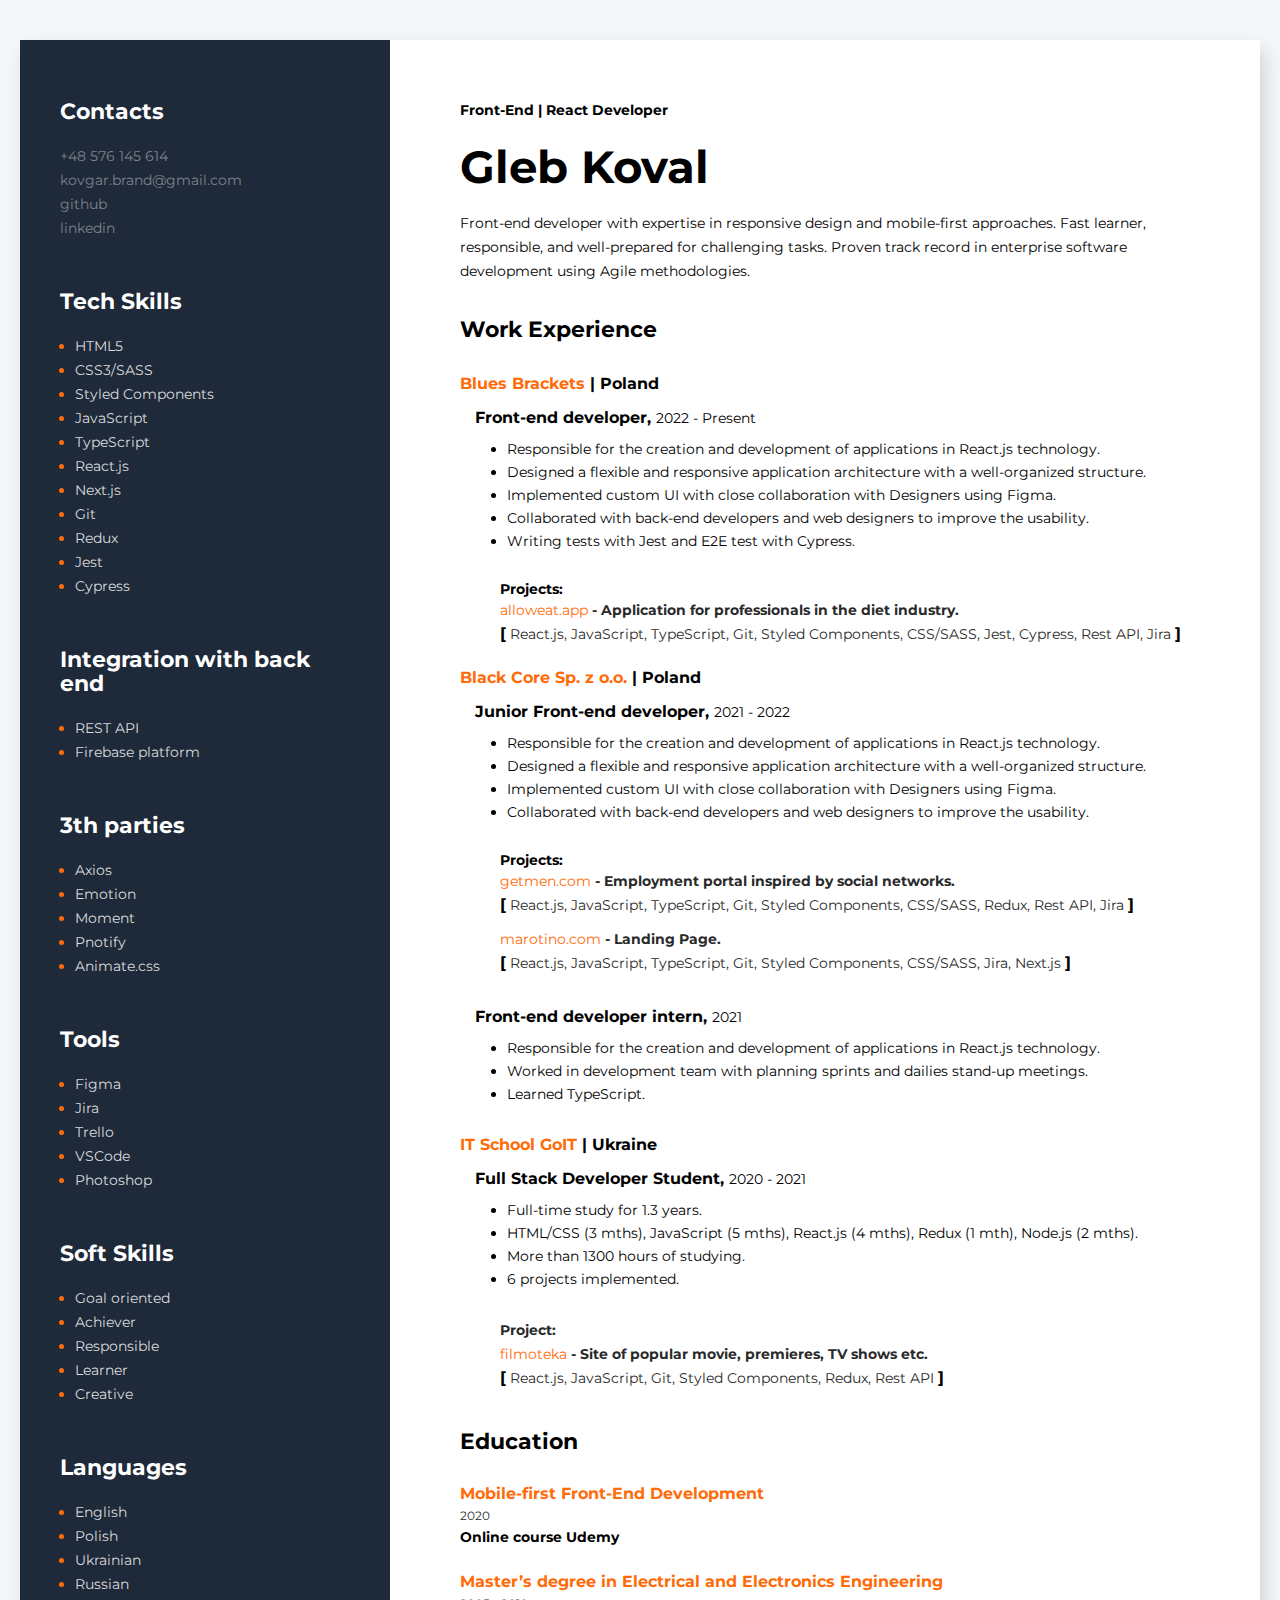
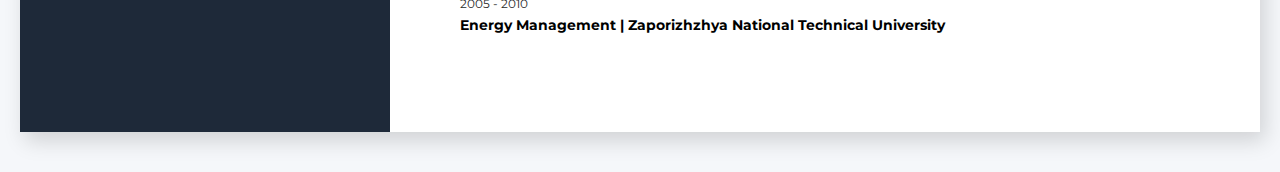
==== index.html @ 7f89eb75 "change Hooks on Next.js" ====
<!DOCTYPE html>
<html lang="en">
<head>
    <meta charset="UTF-8">
    <meta name="viewport" content="width=device-width, initial-scale=1.0">
    <link rel="stylesheet" href="./css/style.css">
    <link href="https://fonts.googleapis.com/css2?family=Montserrat:wght@400;700&display=swap" rel="stylesheet">
    <title>My resume</title>
</head>
    <body>
    <!---main container-->
    <div class="wrapper">
            <aside class="sidebar">
                <!-- <img class="my-photo" src="./img/my photo.jpg" alt="my photo">    -->
                <div class="main-container">
                    <!-- contacts-container -->
                    <div class="contacts-container">
                        <h3 class="contacts-title" >Contacts</h3>
                        <div>
                            <!-- <span class="contacts-title-type">C:</span> -->
                            <a class="contacts-link" href="tel:48576145614">+48 576 145 614</a>
                        </div>
                        <div>
                            <!-- <span class="contacts-title-type">E:</span> -->
                            <a class="contacts-link" href="mailto:kovgar.brand@gmail.com">kovgar.brand@gmail.com</a>
                        </div>  
                        <div>
                            <!-- <span class="contacts-title-type">E:</span> -->
                            <a class="contacts-link" href="https://github.com/Glemakk">github</a>
                        </div> 
                        <div>
                            <!-- <span class="contacts-title-type">E:</span> -->
                            <a class="contacts-link" href="https://www.linkedin.com/in/gleb-koval-970812211/">linkedin</a>
                        </div>    
                            
                    </div>
                    <!-- Tech Skills container -->
                    <div class="tech-skills-container">
                        <h3 class="tech-skills-title">Tech Skills</h3>
                        <ul>
                            <li class="tech-skills-item">
                                <span class="tech-skills-text">HTML5</span>
                            </li>
                            <li class="tech-skills-item">
                                <span class="tech-skills-text">CSS3/SASS</span>
                            </li>
                            <li class="tech-skills-item">
                                <span class="tech-skills-text">Styled Components</span>
                            </li>
                            <li class="tech-skills-item">
                                <span class="tech-skills-text">JavaScript</span>
                            </li>
                            <li class="tech-skills-item">
                                <span class="tech-skills-text">TypeScript</span>
                            </li>
                            <li class="tech-skills-item">
                                <span class="tech-skills-text">React.js</span>
                            </li>
                            <li class="tech-skills-item">
                                <span class="tech-skills-text">Next.js</span>
                            </li>
                            <li class="tech-skills-item">
                                <span class="tech-skills-text">Git</span>
                            </li>
                            <li class="tech-skills-item">
                                <span class="tech-skills-text">Redux</span>
                            </li>
                            <li class="tech-skills-item">
                                <span class="tech-skills-text">Jest</span>
                            </li>
                            <li class="tech-skills-item">
                                <span class="tech-skills-text">Cypress</span>
                            </li>
                        </ul>
                    </div>

                    <!-- Integration with back end Skills container -->
                    <div class="tech-skills-container">
                        <h3 class="tech-skills-title">Integration with back end</h3>
                        <ul>
                            <li class="tech-skills-item">
                                <span class="tech-skills-text">REST API</span>
                            </li>
                            <li class="tech-skills-item">
                                <span class="tech-skills-text">Firebase platform</span>
                            </li>
                        </ul>
                    </div>

                    <!-- 3th parties Skills container -->
                    <div class="tech-skills-container">
                        <h3 class="tech-skills-title">3th parties</h3>
                        <ul>
                            <li class="tech-skills-item">
                                <span class="tech-skills-text">Axios</span>
                            </li>
                            <li class="tech-skills-item">
                                <span class="tech-skills-text">Emotion</span>
                            </li>
                            <li class="tech-skills-item">
                                <span class="tech-skills-text">Moment</span>
                            </li>
                            <li class="tech-skills-item">
                                <span class="tech-skills-text">Pnotify</span>
                            </li>
                            <li class="tech-skills-item">
                                <span class="tech-skills-text">Animate.css</span>
                            </li>
                        </ul>
                    </div>

                    <!-- Tools container -->
                    <div class="tech-skills-container">
                        <h3 class="tech-skills-title">Tools</h3>
                        <ul>
                            <li class="tech-skills-item">
                                <span class="tech-skills-text">Figma</span>
                            </li>
                            <li class="tech-skills-item">
                                <span class="tech-skills-text">Jira</span>
                            </li>
                            <li class="tech-skills-item">
                                <span class="tech-skills-text">Trello</span>
                            </li>
                            <li class="tech-skills-item">
                                <span class="tech-skills-text">VSCode</span>
                            </li>
                            <li class="tech-skills-item">
                                <span class="tech-skills-text">Photoshop</span>
                            </li>
                        </ul>
                    </div>

                    <!-- Soft Skills Container-->
                    <div class="soft-skills-container">
                        <h3 class="soft-skils-title">Soft Skills</h3>
                        <ul>
                            <li class="soft-skills-item"> 
                                <span class="soft-skills-text">Goal oriented</span>
                            </li>
                            <li class="soft-skills-item"> 
                                <span class="soft-skills-text">Achiever</span>
                            </li>
                            <li class="soft-skills-item"> 
                                <span class="soft-skills-text">Responsible</span>
                            </li>
                            <li class="soft-skills-item"> 
                                <span class="soft-skills-text">Learner</span>
                            </li>
                            <li class="soft-skills-item"> 
                                <span class="soft-skills-text">Creative</span>
                            </li>
                        </ul>
                    </div>

                    <!-- Languages Skills Container-->
                    <div class="soft-skills-container">
                        <h3 class="soft-skils-title">Languages</h3>
                        <ul>
                            <li class="soft-skills-item"> 
                                <span class="soft-skills-text">English</span>
                            </li>
                            <li class="soft-skills-item"> 
                                <span class="soft-skills-text">Polish</span>
                            </li>
                            <li class="soft-skills-item"> 
                                <span class="soft-skills-text">Ukrainian</span>
                            </li>
                            <li class="soft-skills-item"> 
                                <span class="soft-skills-text">Russian</span>
                            </li>
                        </ul>
                        
                    </div>
                </aside>

                <!---about me container-->
                <div class="about-me-container">
                    <!--about me main info-->
                    <div class="info-container">
                        <h2 class="profession" >Front-End <span class="profession-devider">|</span> React Developer</h2>
                        <h1 class="name">Gleb Koval</h1> 
                
                        <p class="description">Front-end developer with expertise in responsive design and mobile-first approaches.  Fast learner, responsible, and well-prepared for challenging tasks. Proven track record in enterprise software development using Agile methodologies.</p>
                    </div>

                    <!---project container-->
                    <!-- <div class="projects-container">
                        <h3 class="about-me-title">Last project</h3>
                        <ol> -->
                            <!-- <li class="project-item">
                                
                                
                                <a class="projects-link"
                                href="https://getmen.com"><h3>Filmoteka</h3><span class="project-link-path">https://bit.ly/3jr8r81</span>
                            </a>
                            <span class="dots">......................................</span>
                            <span style="display: block;"><b>[</b> <span class="tech-name">HTML, CSS, JavaScript, Parcel, Rest API </span><b>]</b></span>
                            
                                <ul class="project-desc-list">
                                    <li class="profession-duties-item">responsive application with integration to Firebase DB, pagination loading list and search
                                    </li>
                                    <li class="profession-duties-item">manage team work as a scrum master of the team: sprint planning and moderate  daily standup meetings
                                    </li>
                                    <li class="profession-duties-item">team project, developed using Scrum methodology and Git collaboration tools (with PR and code review)</li>
                                </ul>
                            
                            </li> -->

                            <!-- <a class="projects-link"
                                href="https://glemakk.github.io/goit-markup-hw-08/index.html"><h3>Web studio project</h3><span class="project-link-path">https:bit.ly/3jsYZRt</span>
                            </a> -->

                            <!-- <span class="dots">......................................</span> -->
                            
                            <!-- <span style="display: block;"><b>[</b> <span class="tech-name">HTML, CSS, SCSS, JavaScript </span><b>]</b></span>
                                <li class="project-item"> -->
                            
                                    <!-- <a class="projects-link"
                                href="https://glemakk.github.io/goit-markup-hw-08/index.html"><h3>Web studio project</h3><span class="project-link-path">https:bit.ly/3jsYZRt</span>
                            </a> -->
                            <!-- <span class="dots">......................................</span> -->
                            <!-- <span style="display: block;"><b>[</b> <span class="tech-name">HTML, CSS, SCSS, JavaScript </span><b>]</b></span> -->
                            
                                <!-- <ul class="project-desc-list">
                                    <li class="profession-duties-item">responsive landing page with portfolio, examples of work and option to order a service 
                                        
                                    </li>
                                    <li class="profession-duties-item">implemented custom UI with close collaboration with Designer using Figma
                                    </li>
                                </ul>
                                
                            </li> -->
                            
                            
                            <!-- <li class="project-item">
                                <a class="projects-link"
                                href="https://cryptohub.goit.ua/">https://cryptohub.goit.ua/</a>
                                <span class="dots">.....................................</span>
                            <span><b>[</b> <span class="tech-name">JavaScript</span><b>]</b></span>
                        </li>
                            <li class="project-item">
                            <a class="projects-link"
                            href="https://kidslike.goit.co.ua/">https://kidslike.goit.co.ua/</a>
                            <span class="dots">.....................................</span>
                            <span><b>[</b> <span class="tech-name">React.js, Node.js</span> <b>]</b></span>
                            </li> -->

                            
                        <!-- </ol>
                        </div> -->

                        <!--Work Experience-->
                    <div class="container">
                        <h3 class="about-me-title">Work Experience</h3>

                         <!-- company 3 IT -->
                         <div class="company-container">
                            <h4 class="profession-title"><span class="profession-company">Blues Brackets </span><span class="profession-devider">|</span> Poland</h4>
                            <div class="profession-title-wrapper">
                                <h4 class="profession-title">Front-end developer,
                                    <span class="profession-title-year">2022 - Present</span>
                                </h4>
                                <div class="job-position-descr">
                                    <ul class="profession-duties">
                                        <li class="profession-duties-item">Responsible for the creation and development of applications in React.js technology.</li>
                                        <li class="profession-duties-item">Designed a flexible and responsive application architecture with a well-organized structure.</li>
                                        <li class="profession-duties-item">Implemented custom UI with close collaboration with Designers using Figma.</li>
                                        <li class="profession-duties-item">Collaborated with back-end developers and web designers to improve the usability.</li>
                                        <li class="profession-duties-item">Writing tests with Jest and E2E test with Cypress.</li>
                                    </ul>
                                </div>
                            </div>
                        </div>
                        <div class='project-section-wrapper'>
                            <div class="project-section">
                                <h3 class="smaller-font">Projects: </h3>
                                <a class="projects-link"
                                    href="https://getmen.com">
                                            <span class="project-link-path">alloweat.app</span> - Application for professionals in the diet industry.
                                </a>
                                <span style="display: block;"><b>[</b> <span class="tech-name">React.js, JavaScript, TypeScript, Git, Styled Components, CSS/SASS, Jest, Cypress, Rest API, Jira </span><b>]</b></span>
                            </div>
                            <!-- <div class="project-section company-container">
                                <a class="projects-link"
                                    href="https://marotino.com">
                                            <span class="project-link-path">marotino.com</span> - Landing Page.
                                </a>
                                <span style="display: block;"><b>[</b> <span class="tech-name">React.js, JavaScript, TypeScript, Git, Styled Components, CSS/SASS, Jira, Next.js </span><b>]</b></span>
                            </div> -->
                        </div>
      

                        <!-- company 2 IT -->
                        <div class="company-container">
                            <h4 class="profession-title"><span class="profession-company">Black Core Sp. z o.o. </span><span class="profession-devider">|</span> Poland</h4>
                            <div class="profession-title-wrapper">
                                <h4 class="profession-title">Junior Front-end developer,
                                    <span class="profession-title-year">2021 - 2022</span>
                                </h4>
                                <div class="job-position-descr">
                                    <ul class="profession-duties">
                                        <li class="profession-duties-item">Responsible for the creation and development of applications in React.js technology.</li>
                                        <li class="profession-duties-item">Designed a flexible and responsive application architecture with a well-organized structure.</li>
                                        <li class="profession-duties-item">Implemented custom UI with close collaboration with Designers using Figma.</li>
                                        <li class="profession-duties-item">Collaborated with back-end developers and web designers to improve the usability.</li>
                                    </ul>
                                </div>
                            </div>
                        </div>
                        <div class='project-section-wrapper'>
                            <div class="project-section">
                                <h3 class="smaller-font">Projects: </h3>
                                <a class="projects-link"
                                    href="https://getmen.com">
                                            <span class="project-link-path">getmen.com</span> - Employment portal inspired by social networks.
                                </a>
                                <span style="display: block;"><b>[</b> <span class="tech-name">React.js, JavaScript, TypeScript, Git, Styled Components, CSS/SASS, Redux, Rest API, Jira </span><b>]</b></span>
                            </div>
                            <div class="project-section company-container">
                                <a class="projects-link"
                                    href="https://marotino.com">
                                            <span class="project-link-path">marotino.com</span> - Landing Page.
                                </a>
                                <span style="display: block;"><b>[</b> <span class="tech-name">React.js, JavaScript, TypeScript, Git, Styled Components, CSS/SASS, Jira, Next.js </span><b>]</b></span>
                            </div>
                        </div>
                        <!-- company 1 IT -->
                        <div class="company-container">
                            <div class="profession-title-wrapper">
                                <h4 class="profession-title">Front-end developer intern, 
                                    <span class="profession-title-year">2021</span>
                                </h4>
                                <div class="job-position-descr">
                                    <ul class="profession-duties">
                                        <li class="profession-duties-item">Responsible for the creation and development of applications in React.js technology.</li>
                                        <li class="profession-duties-item">Worked in development team with planning sprints and dailies stand-up meetings.</li>
                                        <li class="profession-duties-item">Learned TypeScript.</li>
                                    </ul>
                                </div>
                            </div>
                        </div>
                        <!-- company 3 IT -->
                        <div class="company-container">
                            <h4 class="profession-title"><span class="profession-company">IT School GoIT </span></span><span class="profession-devider">|</span> Ukraine</h4>
                            <div class="profession-title-wrapper">
                                <h4 class="profession-title">Full Stack Developer Student, 
                                    <span class="profession-title-year">2020 - 2021</span>
                                </h4>
                                <div class="job-position-descr">
                                    <ul class="profession-duties">
                                        <li class="profession-duties-item">Full-time study for 1.3 years.</li>
                                        <li class="profession-duties-item">HTML/CSS (3 mths), JavaScript (5 mths), React.js (4 mths), Redux (1 mth), Node.js (2 mths).</li>
                                        <li class="profession-duties-item">More than 1300 hours of studying.</li>
                                        <li class="profession-duties-item">6 projects implemented.</li>
                                    </ul>
                                </div>
                            </div>
                        </div>
                        
                        <div class="project-section company-container">
                            
                            <a class="projects-link"
                                href="https://vladhorii.github.io/filmoteka-team-proj/">
                                <h3 class="smaller-font">Project: </h3>
                                <span class="project-link-path">filmoteka</span> - Site of popular movie, premieres, TV shows etc.
                            </a>
                            <span style="display: block;"><b>[</b> <span class="tech-name">React.js, JavaScript, Git, Styled Components, Redux, Rest API </span><b>]</b></span>
                        </div>
                        <!-- company 1 -->
                        <!-- <div>
                            <h4 class="profession-title">Front-End Developer <span class="profession-company">Freelance</span></h4>
                            <span class="profession-time">
                            September 2019 - up to now <span class="profession-devider">|</span> Ukraine
                            </span>
                            <ul class="profession-duties">
                            <li class="profession-duties-item">Lorem ipsum dolor sit amet, consectetur adipiscing elit, sed do eiusmod tempor incididunt ut labore et dolore magna aliqua.</li>
                            <li class="profession-duties-item">Lorem ipsum dolor sit amet, consectetur adipiscing elit.</li>
                            <li class="profession-duties-item">Risus commodo viverra maecenas.</li>
                            <li class="profession-duties-item">Lorem ipsum dolor sit amet, consectetur adipiscing elit, sed do eiusmod.</li>
                            </ul>
                        </div> -->

                        <!-- company 3 -->
                        <!-- <div class="company-container">
                            <h4 class="profession-title"><span class="profession-company">Self employed </span><span class="profession-devider">|</span> Ukraine</span></h4>
                            <div class="profession-title-wrapper">
                                <h4 class="profession-title">Online store owner, 
                                    <span class="profession-title-year">2010 - 2015</span>
                                </h4>
                                <div class="job-position-descr">
                                    <ul class="profession-duties">
                                        <li class="profession-duties-item">Development, design, testing and maintain wordpress powered online-store.</li>
                                        <li class="profession-duties-item">SEO & marketing.</li>
                                        <li class="profession-duties-item">Photo creation & processing them in Photoshop. </li>
                                        <li class="profession-duties-item">Managed, updated, supported and increased the website conversion.</li>
                                    </ul>
                                </div>
                            </div>
                        </div> -->
                    </div>

                        <!-- Education -->
                        <div class="container">
                        <div>
                            <h3 class="about-me-title">Education</h3>
                            <!-- <div class="description-container">
                                <p><h4><span class="profession-company">IT School GoIT</span></h4></p>
                                <span class="profession-time">
                                    2020 - 2021 
                                </span>
                                <p class="faculty">Full Stack Developer</p>
                            </div> -->
                            <div class="description-container">
                                <p><h4><span class="profession-company">Mobile-first Front-End Development</span></h4></p>
                            <span  pan class="profession-time">
                                2020
                            </span>
                            <p class="faculty">Online course Udemy</p>
                            </div>
                            <div class="description-container">
                                <p><h4><span class="profession-company">Master’s degree in Electrical and Electronics Engineering</span></h4></p>
                            <span class="profession-time">
                                2005 - 2010 
                            </span>
                            <p class="faculty">Energy Management <span class="profession-devider">|</span>
                                Zaporizhzhya National Technical University</p>
                            </div>
                        </div>
                </div>
                </div>
            </div>
        </div>  
    </body>
</html>
---- css/style.css ----
* {
  padding: 0;
  margin: 0;
  box-sizing: border-box;
}
a {
  text-decoration: none;
}
p {
  margin: 0;
}

ol {
  list-style: none;
}

body {
  background: #f5f7fa;
  padding-left: 20px;
  padding-right: 20px;
  padding-top: 40px;
  padding-bottom: 40px;
  font-family: Montserrat;
}

.wrapper {
  background: #ffffff;
  display: flex;
  max-width: 1280px;
  margin: 0 auto;
  box-shadow: 5px 9px 20px rgba(0, 0, 0, 0.15);
}

.main-container {
  width: 370px;
}
.sidebar {
  background: #1e2939;
  width: 370px;
  padding-top: 40px;
  padding-bottom: 40px;
}

.my-photo {
  width: 370px;
}

.about-me-container {
  padding-top: 58px;
  padding-bottom: 58px;
  padding-left: 70px;
  padding-right: 70px;
}

.contacts-container {
  margin-top: 20px;
  margin-left: 40px;
  margin-right: 40px;
}

.contacts-title {
  font-size: 22px;
  font-weight: 700;
  line-height: 24px;
  color: #ffffff;
  margin-bottom: 20px;
}

.contacts-link {
  color: #7d838d;
  /* color: #d9dbdd; */
  font-size: 14px;
  font-weight: 400;
  line-height: 24px;
}

.contacts-title-type {
  font-size: 14px;
  font-weight: 700;
  line-height: 24px;
  color: #ffffff;
  margin-right: 10px;
}

.tech-skills-container {
  margin-top: 50px;
  margin-left: 40px;
  margin-right: 40px;
}

.tech-skills-title {
  font-size: 22px;
  font-weight: 700;
  line-height: 24px;
  color: #ffffff;
  margin-bottom: 20px;
}

.tech-skills-item {
  font-size: 14px;
  font-weight: 400;
  line-height: 24px;
  color: #ff6b08;
  margin-left: 15px;
  margin-right: 40px;
}

.tech-skills-text {
  color: #d9dbdd;
}

.soft-skills-container {
  margin-top: 50px;
  margin-left: 40px;
  margin-right: 40px;
}

.soft-skils-title {
  font-size: 22px;
  font-weight: 700;
  line-height: 24px;
  color: #ffffff;
  margin-bottom: 20px;
}

.soft-skills-item {
  font-size: 14px;
  font-weight: 400;
  line-height: 24px;
  color: #ff6b08;
  margin-left: 15px;
  margin-right: 40px;
}

.soft-skills-text {
  color: #d9dbdd;
}

.profession {
  font-size: 14px;
  font-weight: 700;
  line-height: 24px;
  margin-bottom: 0px;
}

.name {
  font-size: 45px;
  font-weight: 700;
  line-height: 89px;
  margin-bottom: 0px;
}

.description {
  font-size: 14px;
  font-weight: 400;
  line-height: 24px;
  /* color: #4a4a4a; */
}

.info-container {
  margin-bottom: 35px;
}

.about-me-title {
  font-size: 22px;
  font-weight: 700;
  line-height: 24px;
  margin-bottom: 30px;
}

.project-section-wrapper {
  margin-bottom: 20px;
}

.project-section {
  margin-left: 40px;
  margin-bottom: 10px;
}

.job-position-descr {
  margin-left: 15px;
}

.projects-link {
  font-size: 14px;
  font-weight: 700;
  line-height: 24px;
  color: #2a2a2a;
}

.smaller-font {
  font-size: 14px;
}

.project-link-path {
  color: #ff6b08;
  font-weight: 400;
}

.project-desc-list {
  list-style: disc;
}

.tech-name {
  font-size: 14px;
  font-weight: 400;
  line-height: 24px;
  color: #2a2a2a;
}

.dots {
  color: #b7b7b7;
  font-weight: 100;
}

.project-item {
  font-weight: 700;
  margin-left: 17px;
  margin-bottom: 25px;
}

.projects-container {
  margin-bottom: 40px;
}

.profession-title {
  font-size: 16px;
  font-weight: 700;
  line-height: 24px;
  margin-top: 8px;
  margin-bottom: 10px;
}

.profession-title-wrapper {
  margin-left: 15px;
}
.profession-title-year {
  font-size: 14px;
  font-weight: 400;
  line-height: 24px;
  margin-top: 8px;
  margin-bottom: 10px;
}

.profession-company {
  color: #ff6b08;
}

.profession-time {
  display: block;
  margin-top: 5px;
  color: #2a2a2a;
  font-family: Montserrat;
  font-size: 12px;
  font-weight: 400;
}

.profession-devider {
  color: black;
}

.profession-duties {
  margin-top: 10px;
  margin-left: 17px;
  /* margin-bottom: 30px; */
}

.profession-duties-item {
  /* color: #4a4a4a; */
  font-family: Montserrat;
  font-size: 14px;
  font-weight: 400;
  margin-top: 5px;
}

.faculty {
  font-size: 14px;
  font-weight: 700;
  margin-top: 5px;
  margin-bottom: 5px;
}

.description-container {
  margin-top: 26px;
}

.container {
  margin-bottom: 40px;
}

.company-container {
  margin-bottom: 30px;
}
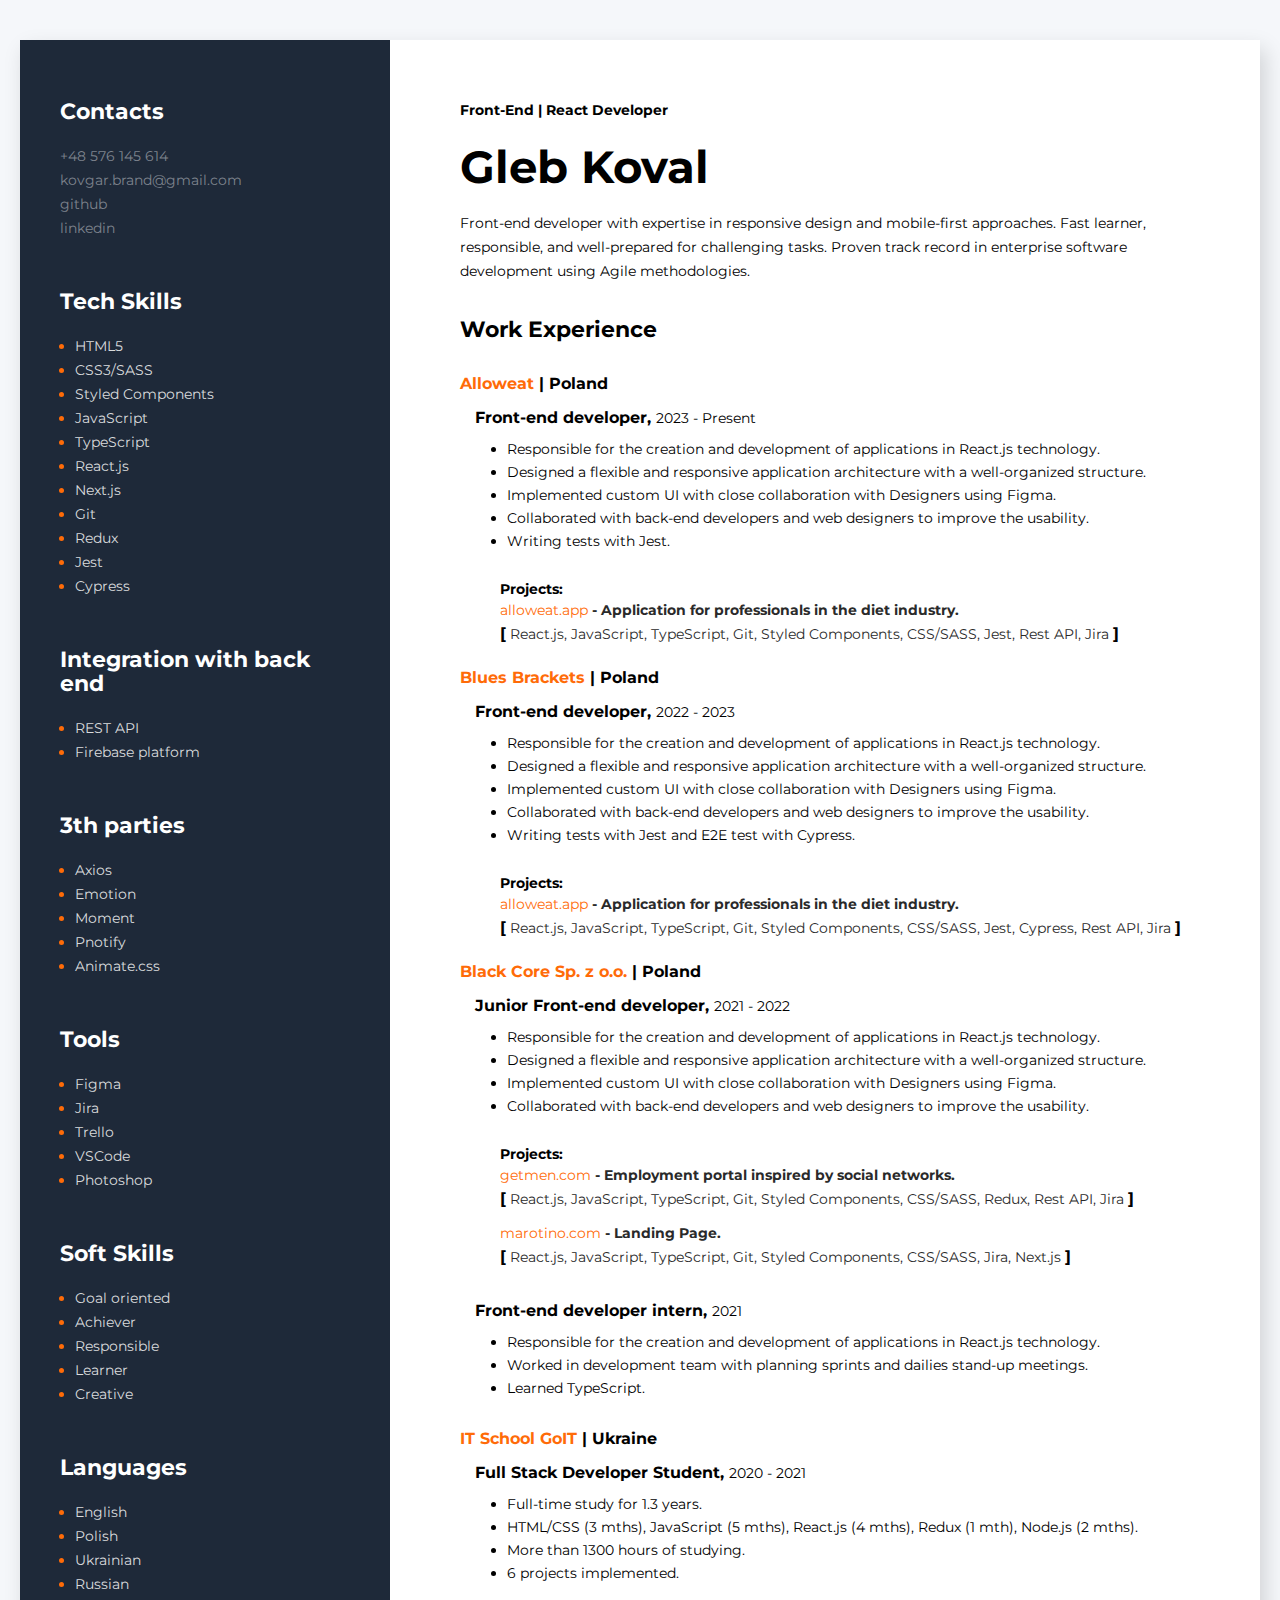
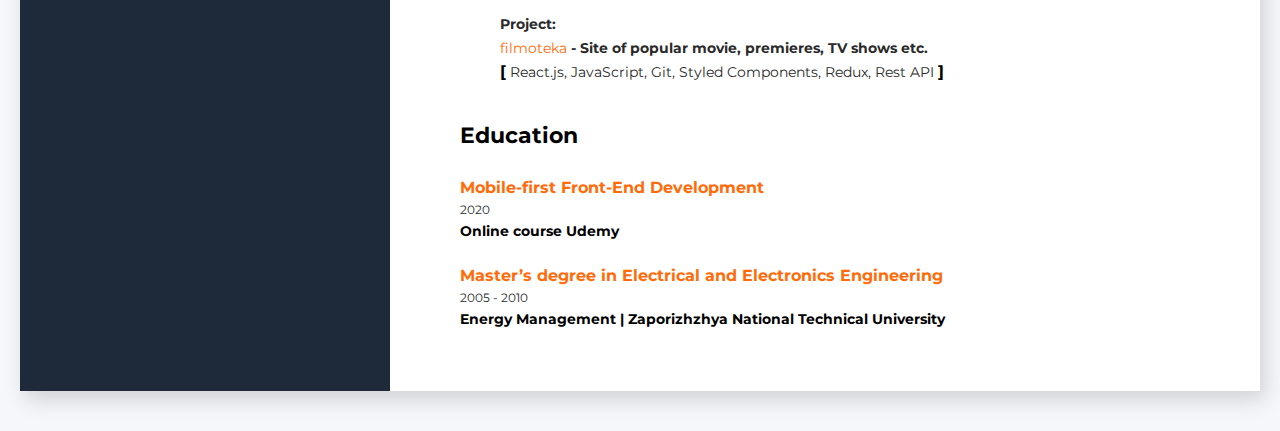
==== commit d741e1cb: "added Alloweat" ====
--- a/index.html
+++ b/index.html
@@ -254,12 +254,41 @@
                     <div class="container">
                         <h3 class="about-me-title">Work Experience</h3>
 
+                         <!-- company 4 IT -->
+                         <div class="company-container">
+                            <h4 class="profession-title"><span class="profession-company">Alloweat </span><span class="profession-devider">|</span> Poland</h4>
+                            <div class="profession-title-wrapper">
+                                <h4 class="profession-title">Front-end developer,
+                                    <span class="profession-title-year">2023 - Present</span>
+                                </h4>
+                                <div class="job-position-descr">
+                                    <ul class="profession-duties">
+                                        <li class="profession-duties-item">Responsible for the creation and development of applications in React.js technology.</li>
+                                        <li class="profession-duties-item">Designed a flexible and responsive application architecture with a well-organized structure.</li>
+                                        <li class="profession-duties-item">Implemented custom UI with close collaboration with Designers using Figma.</li>
+                                        <li class="profession-duties-item">Collaborated with back-end developers and web designers to improve the usability.</li>
+                                        <li class="profession-duties-item">Writing tests with Jest.</li>
+                                    </ul>
+                                </div>
+                            </div>
+                        </div>
+                        <div class='project-section-wrapper'>
+                            <div class="project-section">
+                                <h3 class="smaller-font">Projects: </h3>
+                                <a class="projects-link"
+                                    href="https://alloweat.app">
+                                            <span class="project-link-path">alloweat.app</span> - Application for professionals in the diet industry.
+                                </a>
+                                <span style="display: block;"><b>[</b> <span class="tech-name">React.js, JavaScript, TypeScript, Git, Styled Components, CSS/SASS, Jest, Rest API, Jira </span><b>]</b></span>
+                            </div>
+                        </div>
+
                          <!-- company 3 IT -->
                          <div class="company-container">
                             <h4 class="profession-title"><span class="profession-company">Blues Brackets </span><span class="profession-devider">|</span> Poland</h4>
                             <div class="profession-title-wrapper">
                                 <h4 class="profession-title">Front-end developer,
-                                    <span class="profession-title-year">2022 - Present</span>
+                                    <span class="profession-title-year">2022 - 2023</span>
                                 </h4>
                                 <div class="job-position-descr">
                                     <ul class="profession-duties">
@@ -276,7 +305,7 @@
                             <div class="project-section">
                                 <h3 class="smaller-font">Projects: </h3>
                                 <a class="projects-link"
-                                    href="https://getmen.com">
+                                    href="https://alloweat.app">
                                             <span class="project-link-path">alloweat.app</span> - Application for professionals in the diet industry.
                                 </a>
                                 <span style="display: block;"><b>[</b> <span class="tech-name">React.js, JavaScript, TypeScript, Git, Styled Components, CSS/SASS, Jest, Cypress, Rest API, Jira </span><b>]</b></span>
@@ -401,7 +430,7 @@
                     </div>
 
                         <!-- Education -->
-                        <div class="container">
+                        <div>
                         <div>
                             <h3 class="about-me-title">Education</h3>
                             <!-- <div class="description-container">
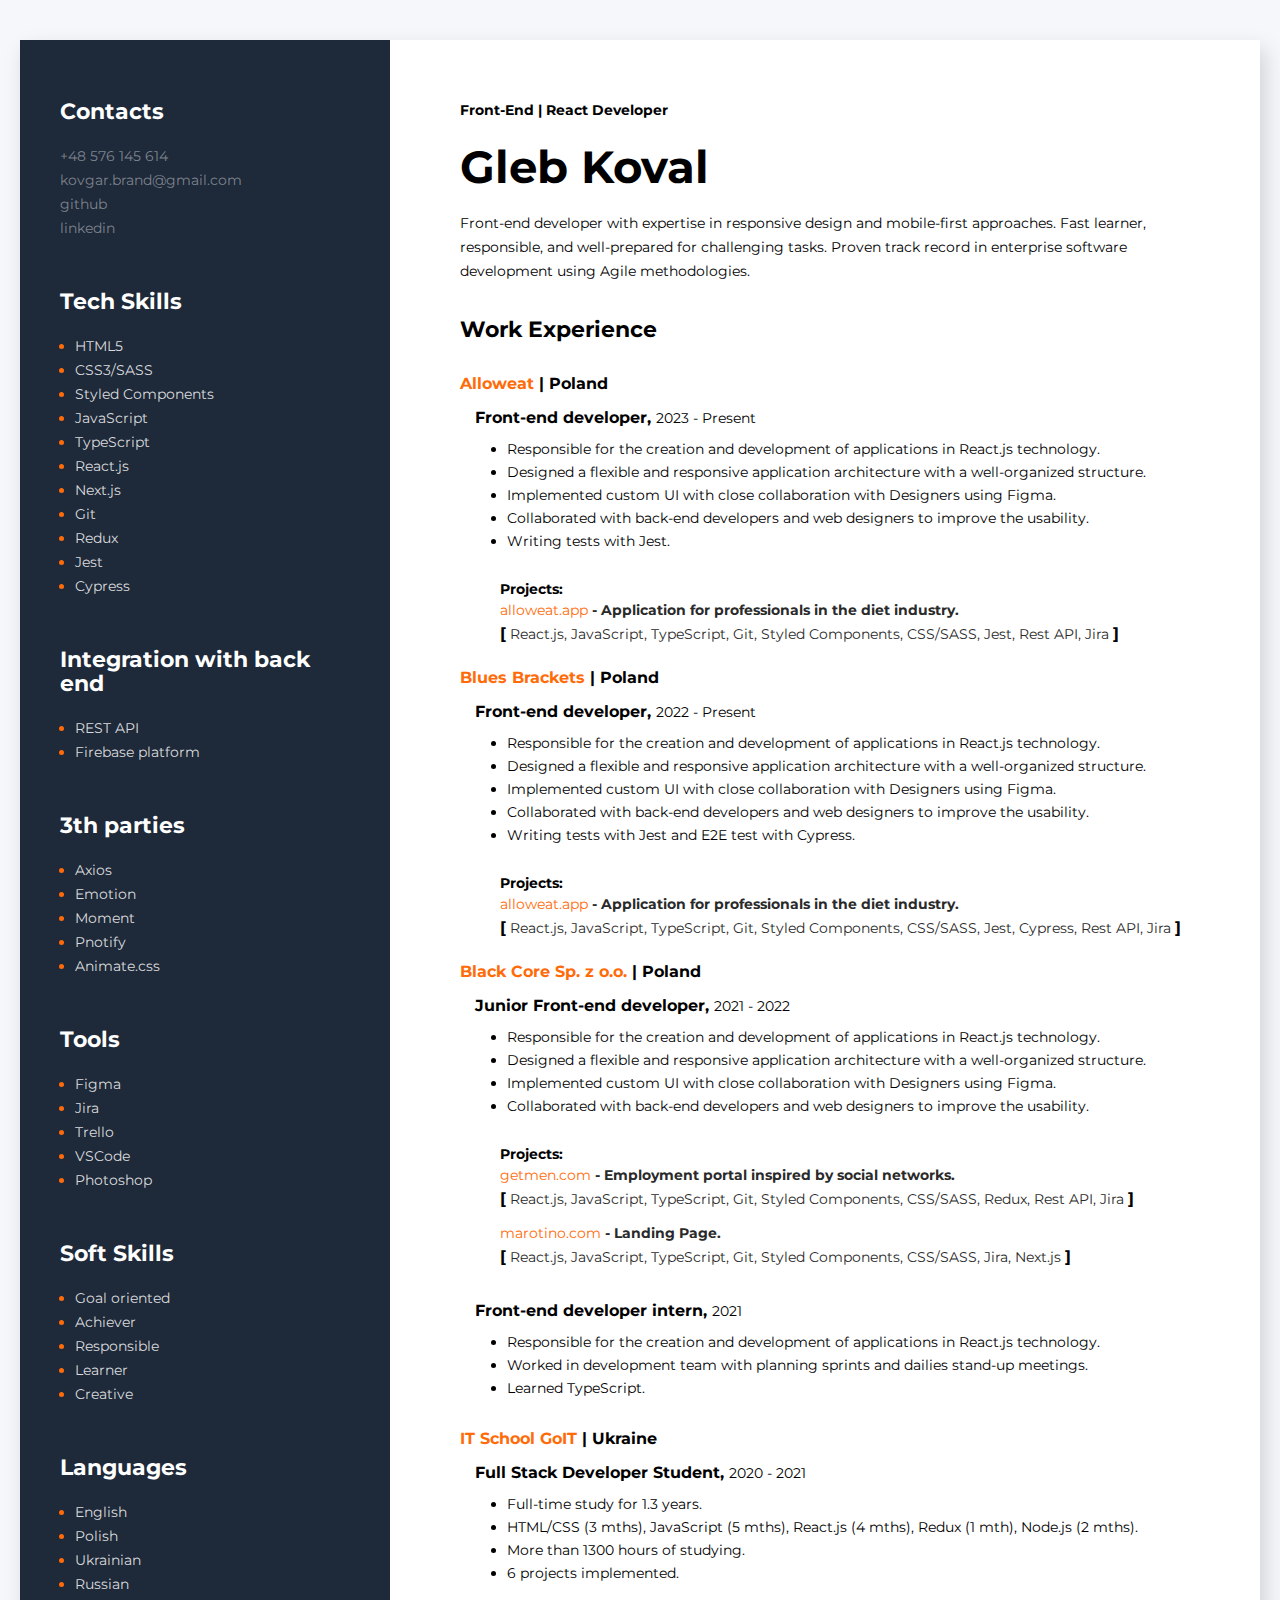
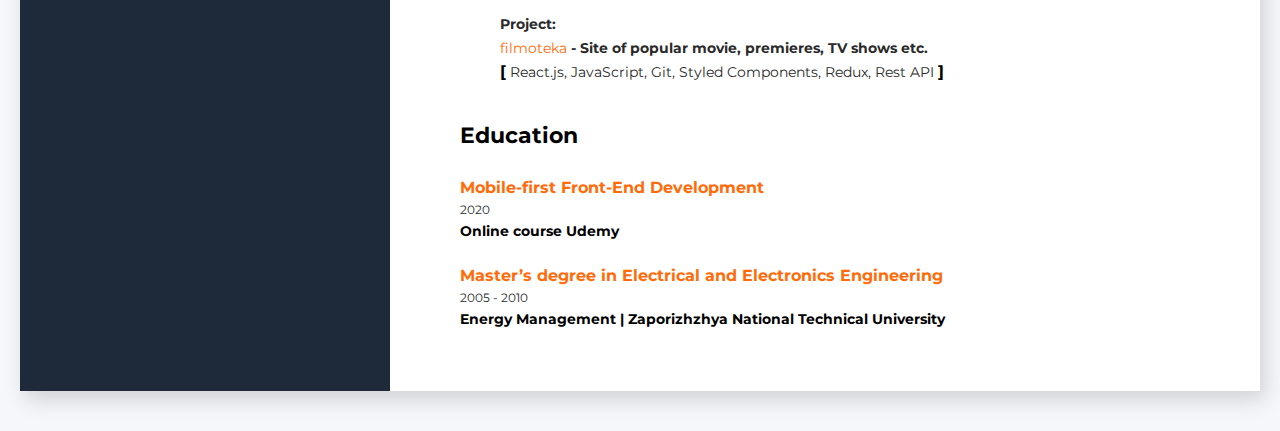
==== commit 1aa9ebf7: "Update index.html" ====
--- a/index.html
+++ b/index.html
@@ -254,7 +254,7 @@
                     <div class="container">
                         <h3 class="about-me-title">Work Experience</h3>
 
-                         <!-- company 4 IT -->
+                           <!-- company 4 IT -->
                          <div class="company-container">
                             <h4 class="profession-title"><span class="profession-company">Alloweat </span><span class="profession-devider">|</span> Poland</h4>
                             <div class="profession-title-wrapper">
@@ -288,7 +288,7 @@
                             <h4 class="profession-title"><span class="profession-company">Blues Brackets </span><span class="profession-devider">|</span> Poland</h4>
                             <div class="profession-title-wrapper">
                                 <h4 class="profession-title">Front-end developer,
-                                    <span class="profession-title-year">2022 - 2023</span>
+                                    <span class="profession-title-year">2022 - Present</span>
                                 </h4>
                                 <div class="job-position-descr">
                                     <ul class="profession-duties">
@@ -305,7 +305,7 @@
                             <div class="project-section">
                                 <h3 class="smaller-font">Projects: </h3>
                                 <a class="projects-link"
-                                    href="https://alloweat.app">
+                                    href="https://getmen.com">
                                             <span class="project-link-path">alloweat.app</span> - Application for professionals in the diet industry.
                                 </a>
                                 <span style="display: block;"><b>[</b> <span class="tech-name">React.js, JavaScript, TypeScript, Git, Styled Components, CSS/SASS, Jest, Cypress, Rest API, Jira </span><b>]</b></span>
@@ -461,4 +461,4 @@
             </div>
         </div>  
     </body>
-</html>+</html>
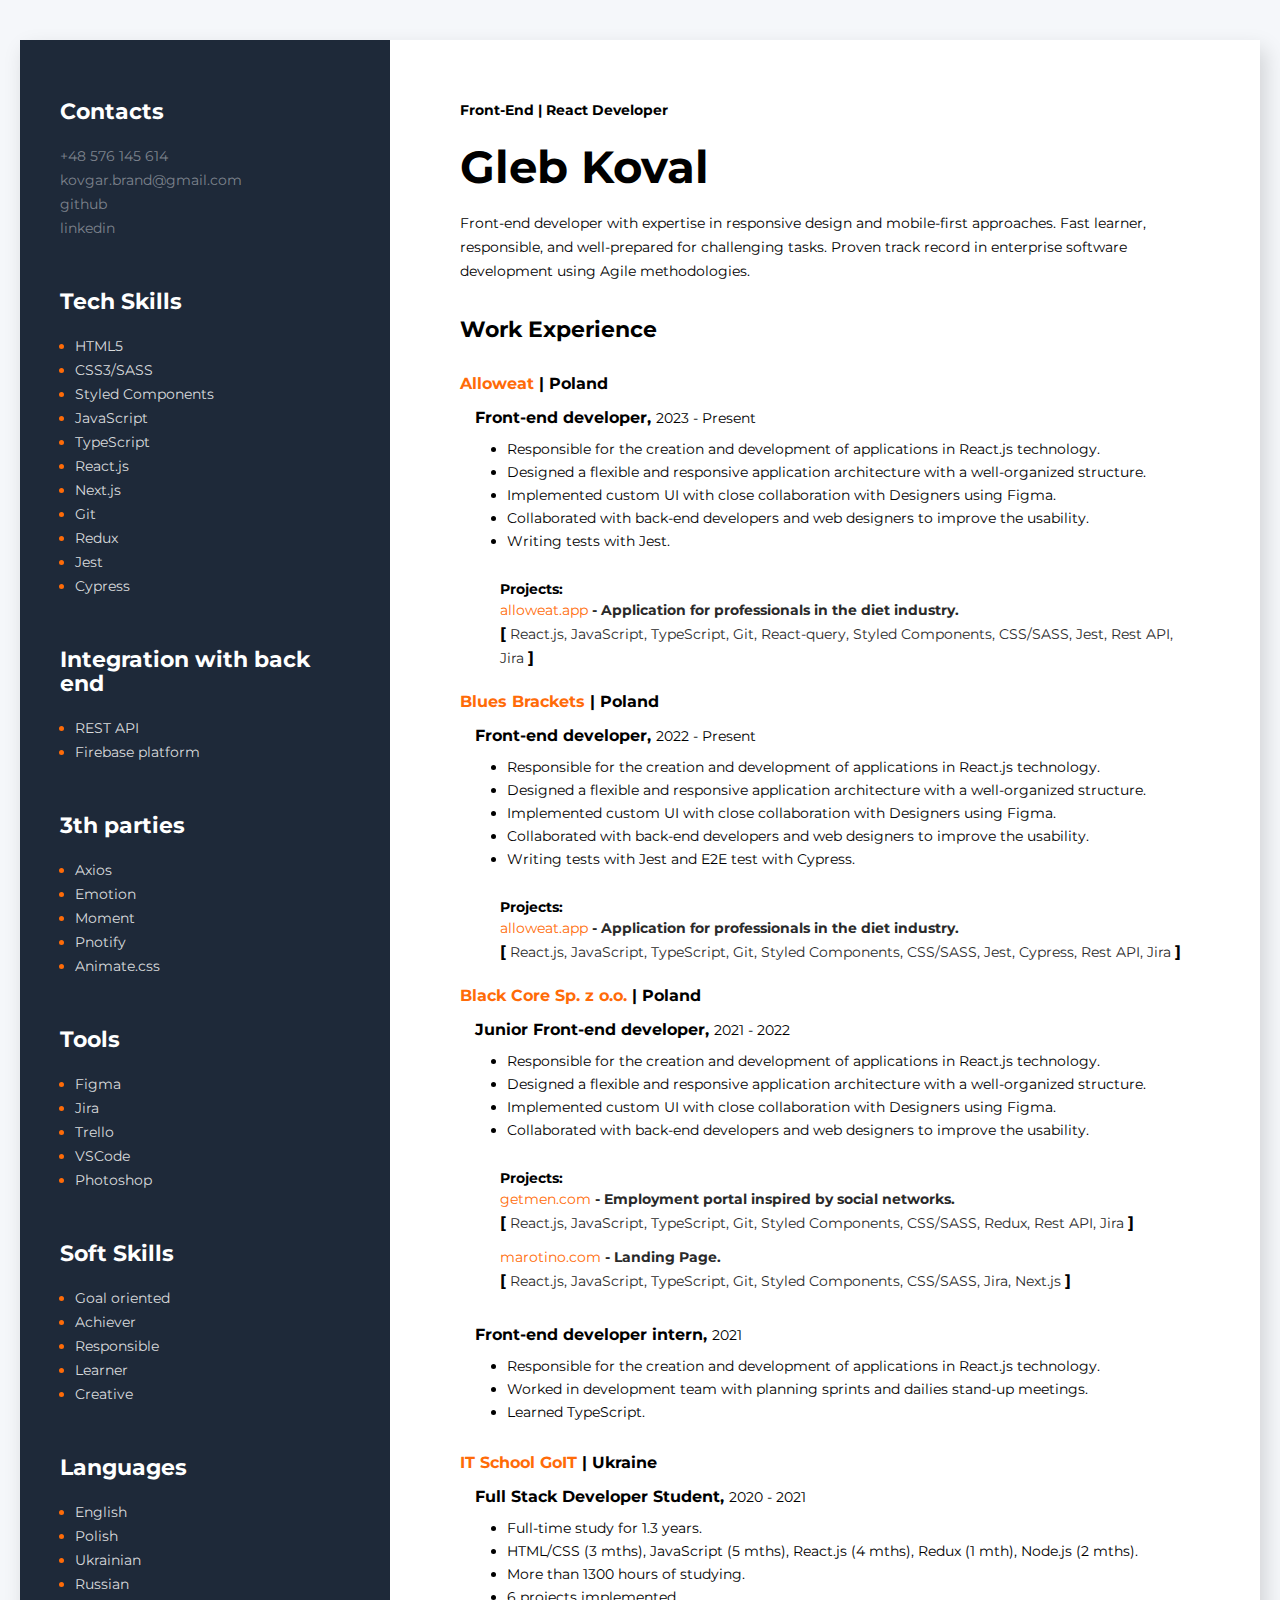
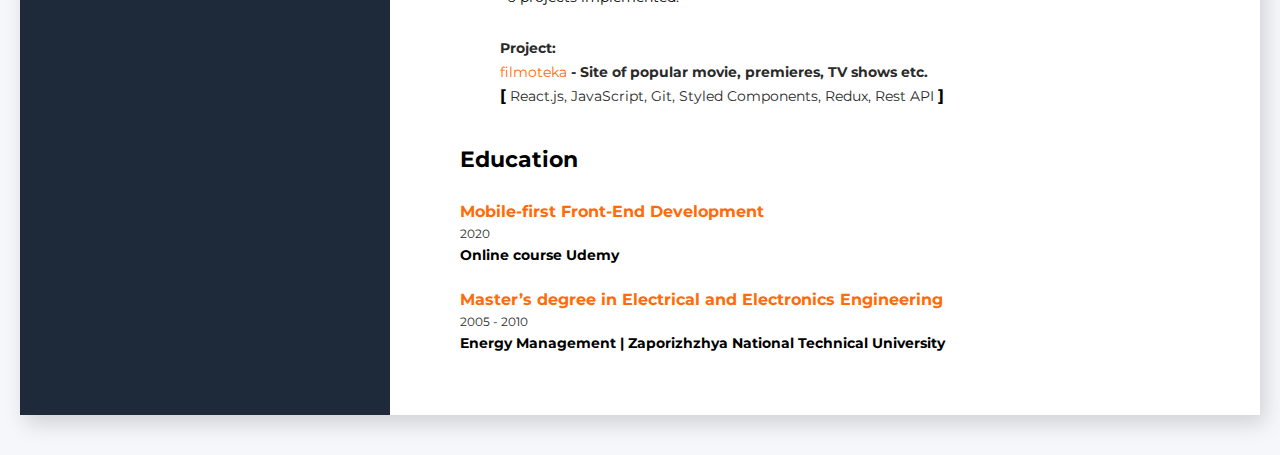
==== commit 3081d205: "Update index.html" ====
--- a/index.html
+++ b/index.html
@@ -279,7 +279,7 @@
                                     href="https://alloweat.app">
                                             <span class="project-link-path">alloweat.app</span> - Application for professionals in the diet industry.
                                 </a>
-                                <span style="display: block;"><b>[</b> <span class="tech-name">React.js, JavaScript, TypeScript, Git, Styled Components, CSS/SASS, Jest, Rest API, Jira </span><b>]</b></span>
+                                <span style="display: block;"><b>[</b> <span class="tech-name">React.js, JavaScript, TypeScript, Git, React-query, Styled Components, CSS/SASS, Jest, Rest API, Jira </span><b>]</b></span>
                             </div>
                         </div>
 
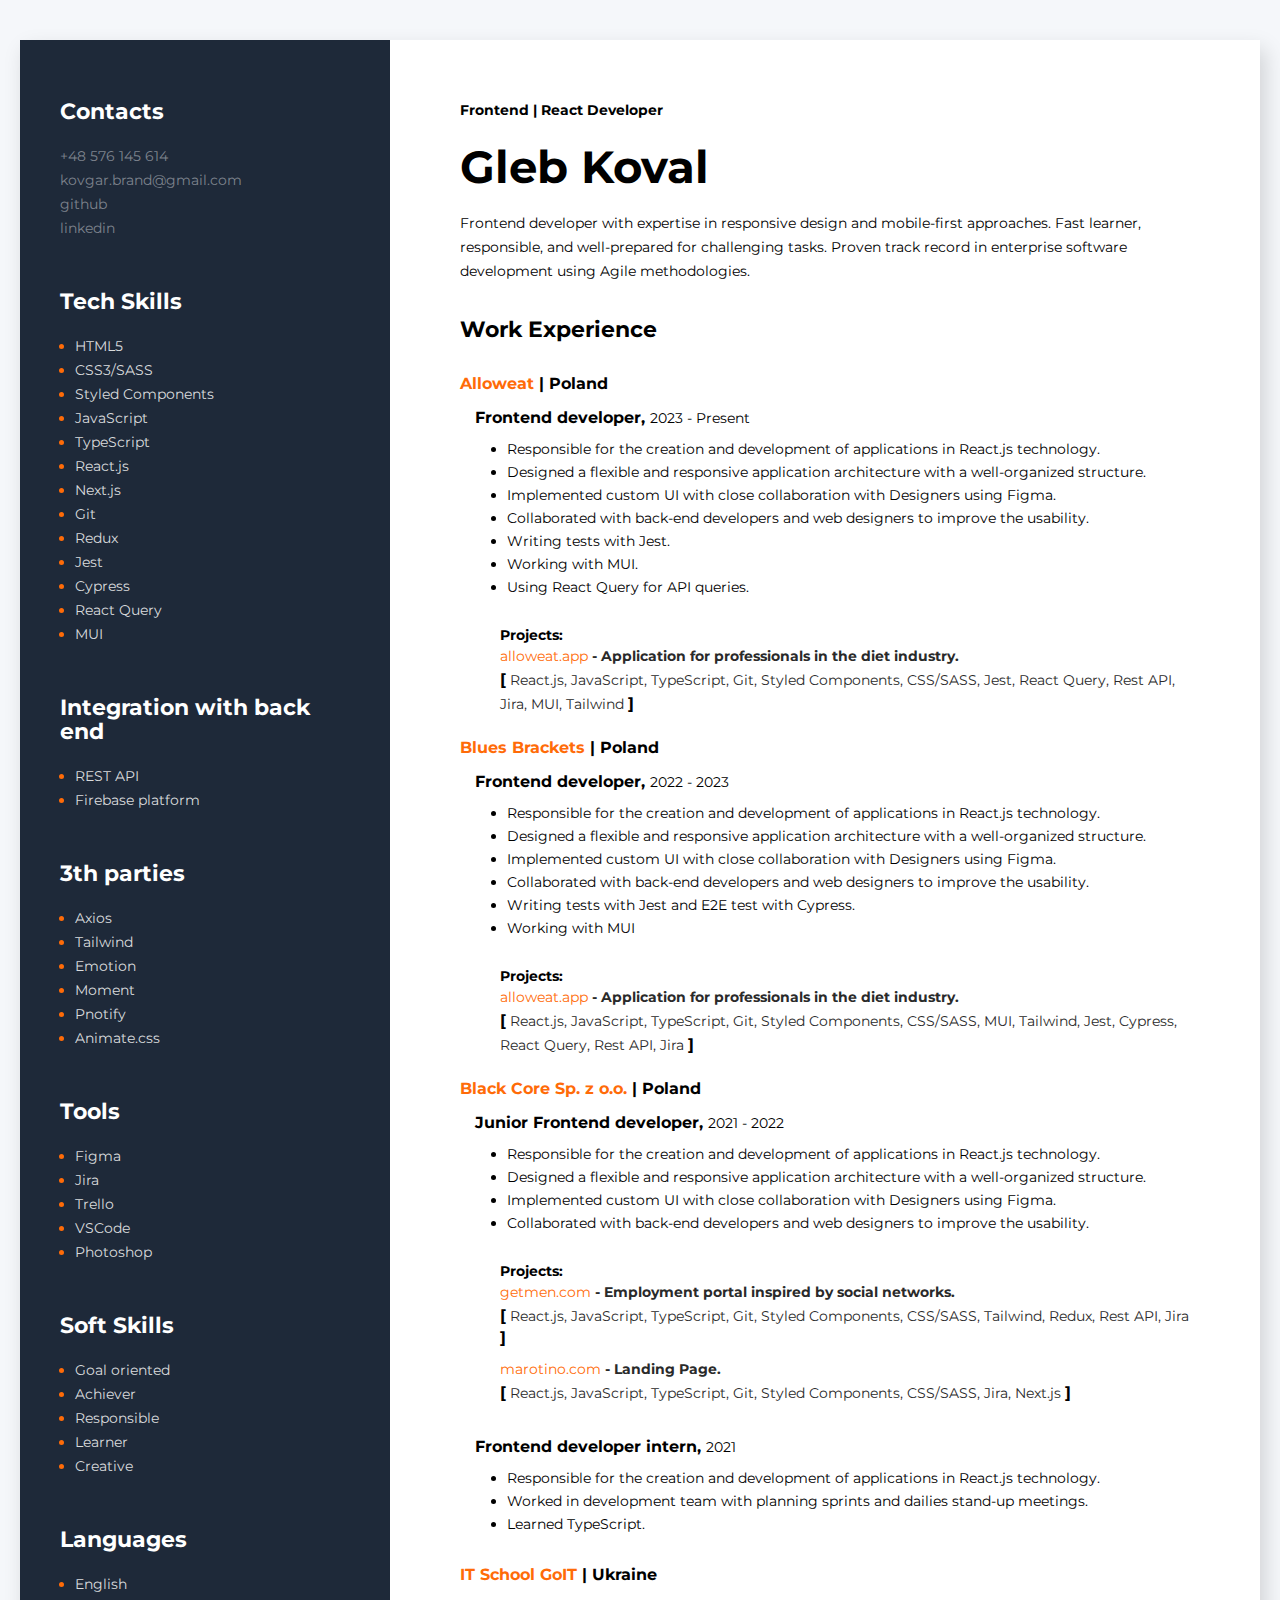
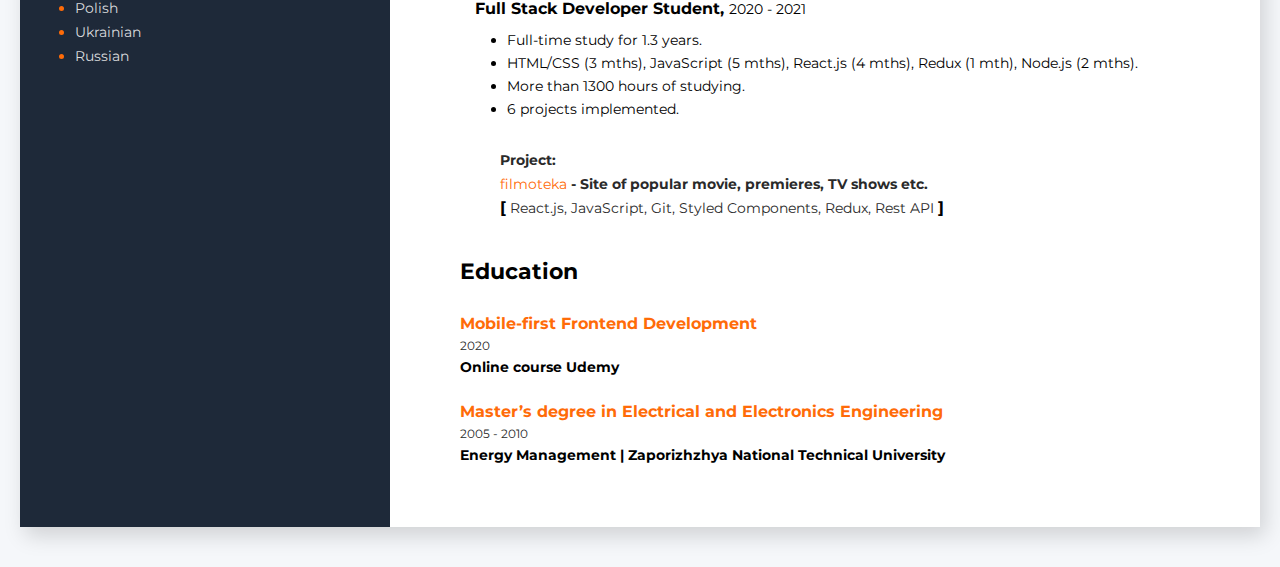
==== commit dbd96143: "Add tailwind, mui and react query" ====
--- a/index.html
+++ b/index.html
@@ -71,6 +71,12 @@
                             <li class="tech-skills-item">
                                 <span class="tech-skills-text">Cypress</span>
                             </li>
+                            <li class="tech-skills-item">
+                                <span class="tech-skills-text">React Query</span>
+                            </li>
+                            <li class="tech-skills-item">
+                                <span class="tech-skills-text">MUI</span>
+                            </li>
                         </ul>
                     </div>
 
@@ -93,6 +99,9 @@
                         <ul>
                             <li class="tech-skills-item">
                                 <span class="tech-skills-text">Axios</span>
+                            </li>
+                            <li class="tech-skills-item">
+                                <span class="tech-skills-text">Tailwind</span>
                             </li>
                             <li class="tech-skills-item">
                                 <span class="tech-skills-text">Emotion</span>
@@ -178,10 +187,10 @@
                 <div class="about-me-container">
                     <!--about me main info-->
                     <div class="info-container">
-                        <h2 class="profession" >Front-End <span class="profession-devider">|</span> React Developer</h2>
+                        <h2 class="profession" >Frontend <span class="profession-devider">|</span> React Developer</h2>
                         <h1 class="name">Gleb Koval</h1> 
                 
-                        <p class="description">Front-end developer with expertise in responsive design and mobile-first approaches.  Fast learner, responsible, and well-prepared for challenging tasks. Proven track record in enterprise software development using Agile methodologies.</p>
+                        <p class="description">Frontend developer with expertise in responsive design and mobile-first approaches.  Fast learner, responsible, and well-prepared for challenging tasks. Proven track record in enterprise software development using Agile methodologies.</p>
                     </div>
 
                     <!---project container-->
@@ -254,11 +263,11 @@
                     <div class="container">
                         <h3 class="about-me-title">Work Experience</h3>
 
-                           <!-- company 4 IT -->
+                         <!-- company 4 IT -->
                          <div class="company-container">
                             <h4 class="profession-title"><span class="profession-company">Alloweat </span><span class="profession-devider">|</span> Poland</h4>
                             <div class="profession-title-wrapper">
-                                <h4 class="profession-title">Front-end developer,
+                                <h4 class="profession-title">Frontend developer,
                                     <span class="profession-title-year">2023 - Present</span>
                                 </h4>
                                 <div class="job-position-descr">
@@ -268,6 +277,8 @@
                                         <li class="profession-duties-item">Implemented custom UI with close collaboration with Designers using Figma.</li>
                                         <li class="profession-duties-item">Collaborated with back-end developers and web designers to improve the usability.</li>
                                         <li class="profession-duties-item">Writing tests with Jest.</li>
+                                        <li class="profession-duties-item">Working with MUI.</li>
+                                        <li class="profession-duties-item">Using React Query for API queries.</li>
                                     </ul>
                                 </div>
                             </div>
@@ -279,7 +290,7 @@
                                     href="https://alloweat.app">
                                             <span class="project-link-path">alloweat.app</span> - Application for professionals in the diet industry.
                                 </a>
-                                <span style="display: block;"><b>[</b> <span class="tech-name">React.js, JavaScript, TypeScript, Git, React-query, Styled Components, CSS/SASS, Jest, Rest API, Jira </span><b>]</b></span>
+                                <span style="display: block;"><b>[</b> <span class="tech-name">React.js, JavaScript, TypeScript, Git, Styled Components, CSS/SASS, Jest, React Query, Rest API, Jira, MUI, Tailwind </span><b>]</b></span>
                             </div>
                         </div>
 
@@ -287,8 +298,8 @@
                          <div class="company-container">
                             <h4 class="profession-title"><span class="profession-company">Blues Brackets </span><span class="profession-devider">|</span> Poland</h4>
                             <div class="profession-title-wrapper">
-                                <h4 class="profession-title">Front-end developer,
-                                    <span class="profession-title-year">2022 - Present</span>
+                                <h4 class="profession-title">Frontend developer,
+                                    <span class="profession-title-year">2022 - 2023</span>
                                 </h4>
                                 <div class="job-position-descr">
                                     <ul class="profession-duties">
@@ -297,6 +308,7 @@
                                         <li class="profession-duties-item">Implemented custom UI with close collaboration with Designers using Figma.</li>
                                         <li class="profession-duties-item">Collaborated with back-end developers and web designers to improve the usability.</li>
                                         <li class="profession-duties-item">Writing tests with Jest and E2E test with Cypress.</li>
+                                        <li class="profession-duties-item">Working with MUI</li>
                                     </ul>
                                 </div>
                             </div>
@@ -305,10 +317,10 @@
                             <div class="project-section">
                                 <h3 class="smaller-font">Projects: </h3>
                                 <a class="projects-link"
-                                    href="https://getmen.com">
+                                    href="https://alloweat.app">
                                             <span class="project-link-path">alloweat.app</span> - Application for professionals in the diet industry.
                                 </a>
-                                <span style="display: block;"><b>[</b> <span class="tech-name">React.js, JavaScript, TypeScript, Git, Styled Components, CSS/SASS, Jest, Cypress, Rest API, Jira </span><b>]</b></span>
+                                <span style="display: block;"><b>[</b> <span class="tech-name">React.js, JavaScript, TypeScript, Git, Styled Components, CSS/SASS, MUI, Tailwind, Jest, Cypress, React Query, Rest API, Jira </span><b>]</b></span>
                             </div>
                             <!-- <div class="project-section company-container">
                                 <a class="projects-link"
@@ -324,7 +336,7 @@
                         <div class="company-container">
                             <h4 class="profession-title"><span class="profession-company">Black Core Sp. z o.o. </span><span class="profession-devider">|</span> Poland</h4>
                             <div class="profession-title-wrapper">
-                                <h4 class="profession-title">Junior Front-end developer,
+                                <h4 class="profession-title">Junior Frontend developer,
                                     <span class="profession-title-year">2021 - 2022</span>
                                 </h4>
                                 <div class="job-position-descr">
@@ -344,7 +356,7 @@
                                     href="https://getmen.com">
                                             <span class="project-link-path">getmen.com</span> - Employment portal inspired by social networks.
                                 </a>
-                                <span style="display: block;"><b>[</b> <span class="tech-name">React.js, JavaScript, TypeScript, Git, Styled Components, CSS/SASS, Redux, Rest API, Jira </span><b>]</b></span>
+                                <span style="display: block;"><b>[</b> <span class="tech-name">React.js, JavaScript, TypeScript, Git, Styled Components, CSS/SASS, Tailwind, Redux, Rest API, Jira </span><b>]</b></span>
                             </div>
                             <div class="project-section company-container">
                                 <a class="projects-link"
@@ -357,7 +369,7 @@
                         <!-- company 1 IT -->
                         <div class="company-container">
                             <div class="profession-title-wrapper">
-                                <h4 class="profession-title">Front-end developer intern, 
+                                <h4 class="profession-title">Frontend developer intern, 
                                     <span class="profession-title-year">2021</span>
                                 </h4>
                                 <div class="job-position-descr">
@@ -441,7 +453,7 @@
                                 <p class="faculty">Full Stack Developer</p>
                             </div> -->
                             <div class="description-container">
-                                <p><h4><span class="profession-company">Mobile-first Front-End Development</span></h4></p>
+                                <p><h4><span class="profession-company">Mobile-first Frontend Development</span></h4></p>
                             <span  pan class="profession-time">
                                 2020
                             </span>
@@ -461,4 +473,4 @@
             </div>
         </div>  
     </body>
-</html>
+</html>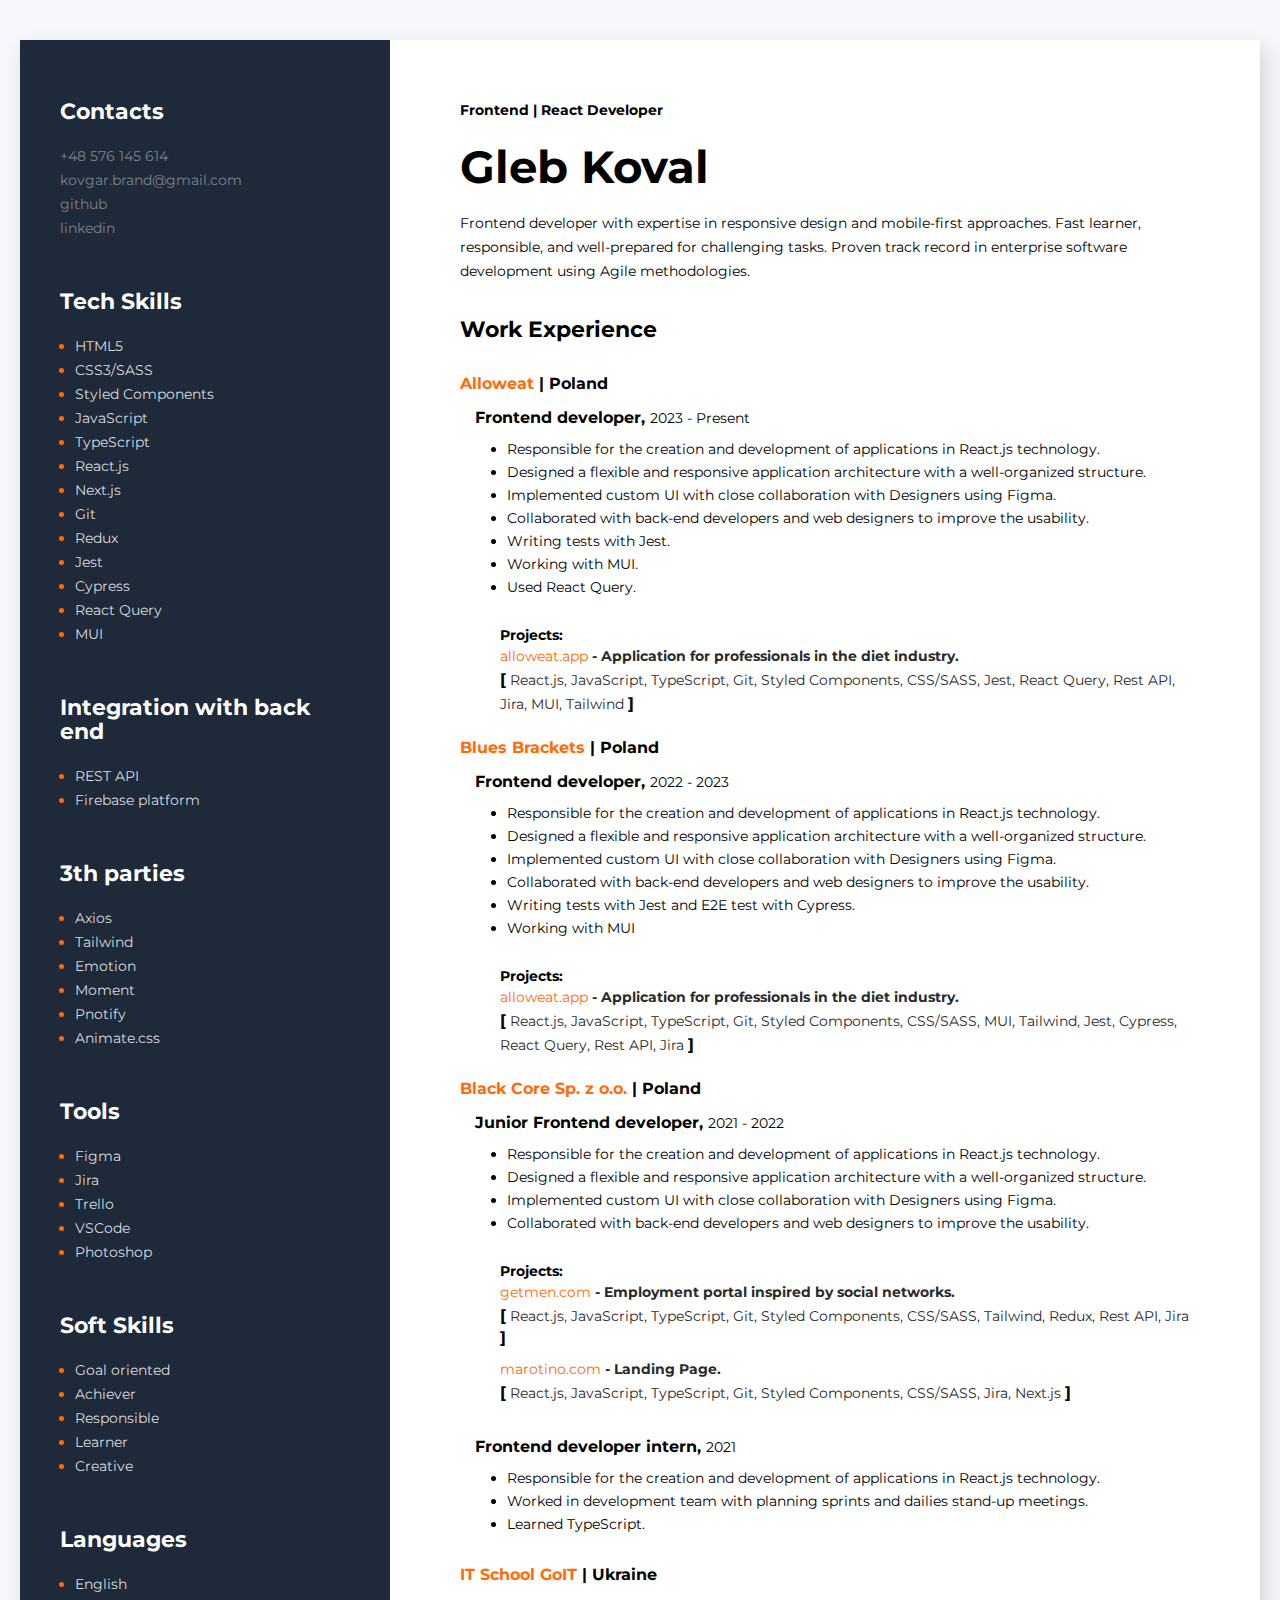
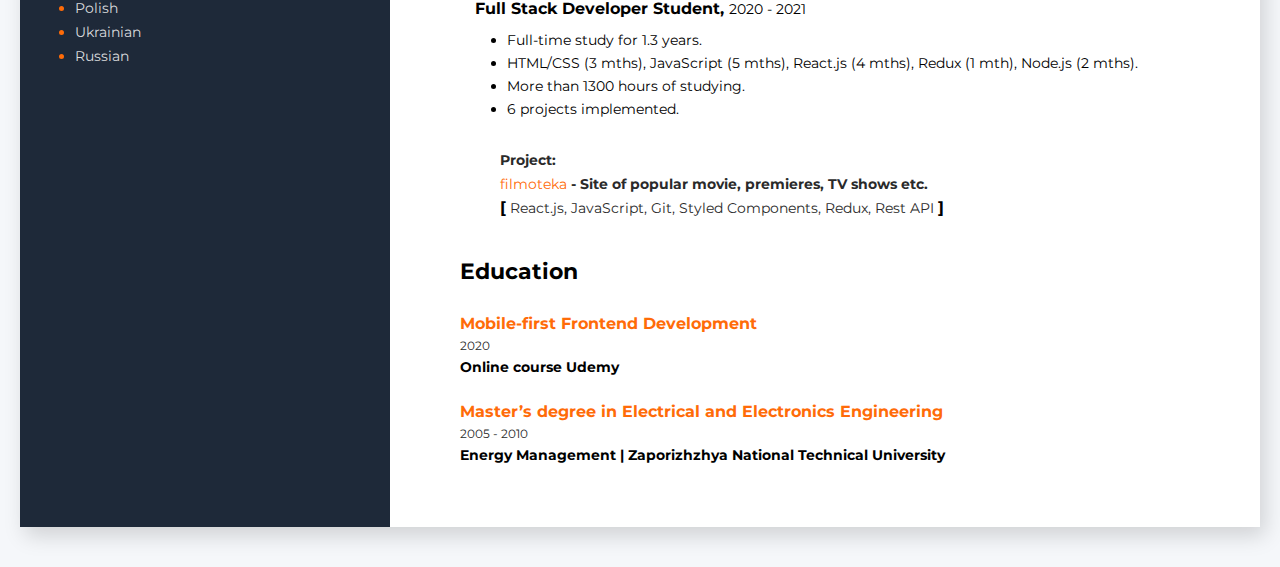
==== commit b552133e: "add-skills" ====
--- a/index.html
+++ b/index.html
@@ -278,7 +278,7 @@
                                         <li class="profession-duties-item">Collaborated with back-end developers and web designers to improve the usability.</li>
                                         <li class="profession-duties-item">Writing tests with Jest.</li>
                                         <li class="profession-duties-item">Working with MUI.</li>
-                                        <li class="profession-duties-item">Using React Query for API queries.</li>
+                                        <li class="profession-duties-item">Used React Query.</li>
                                     </ul>
                                 </div>
                             </div>
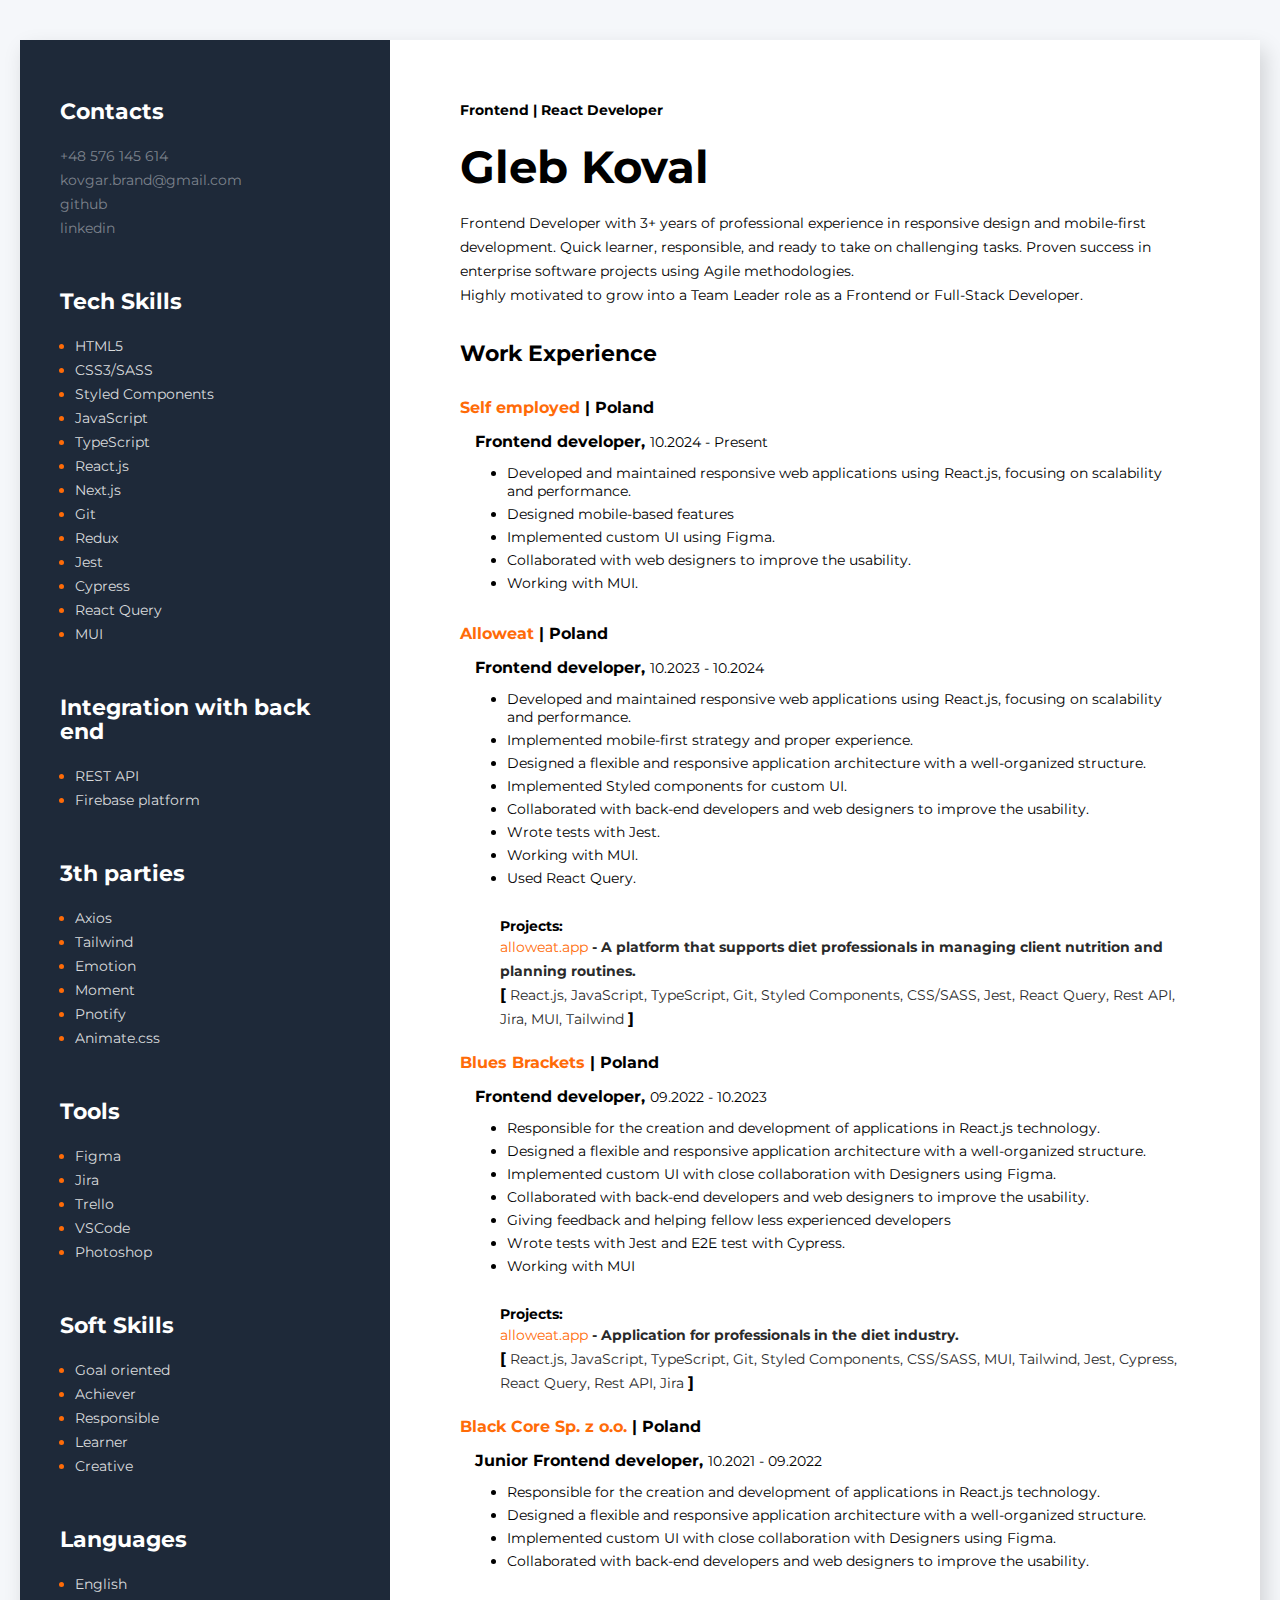
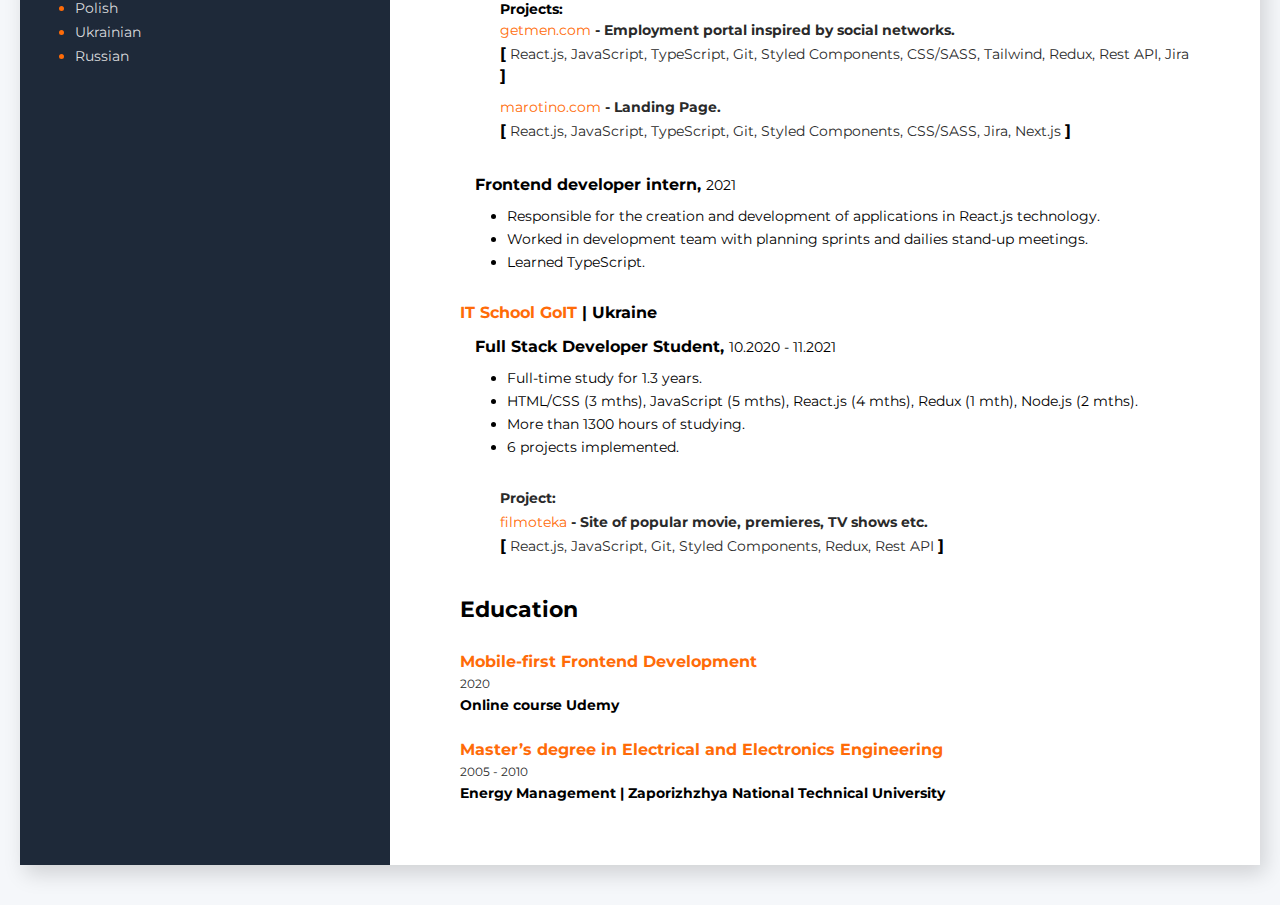
==== commit 5a4f1928: "add experienace 2025" ====
--- a/index.html
+++ b/index.html
@@ -190,7 +190,7 @@
                         <h2 class="profession" >Frontend <span class="profession-devider">|</span> React Developer</h2>
                         <h1 class="name">Gleb Koval</h1> 
                 
-                        <p class="description">Frontend developer with expertise in responsive design and mobile-first approaches.  Fast learner, responsible, and well-prepared for challenging tasks. Proven track record in enterprise software development using Agile methodologies.</p>
+                        <p class="description">Frontend Developer with 3+ years of professional experience in responsive design and mobile-first development. Quick learner, responsible, and ready to take on challenging tasks. Proven success in enterprise software projects using Agile methodologies.<br>Highly motivated to grow into a Team Leader role as a Frontend or Full-Stack Developer.</p>
                     </div>
 
                     <!---project container-->
@@ -262,13 +262,63 @@
                         <!--Work Experience-->
                     <div class="container">
                         <h3 class="about-me-title">Work Experience</h3>
+                          <!-- company 4 IT -->
+                         <div class="company-container">
+                            <h4 class="profession-title"><span class="profession-company">Self employed </span><span class="profession-devider">|</span> Poland</h4>
+                            <div class="profession-title-wrapper">
+                                <h4 class="profession-title">Frontend developer,
+                                    <span class="profession-title-year">10.2024 - Present</span>
+                                </h4>
+                                <div class="job-position-descr">
+                                    <ul class="profession-duties">
+                                        <li class="profession-duties-item">Developed and maintained responsive web applications using React.js, focusing on scalability and performance.</li>
+                                        <li class="profession-duties-item">Designed mobile-based features</li>
+                                        <li class="profession-duties-item">Implemented custom UI using Figma.</li>
+                                        <li class="profession-duties-item">Collaborated with web designers to improve the usability.</li>
+                                        <li class="profession-duties-item">Working with MUI.</li>
+                                    </ul>
+                                </div>
+                            </div>
+                        </div>
 
                          <!-- company 4 IT -->
                          <div class="company-container">
                             <h4 class="profession-title"><span class="profession-company">Alloweat </span><span class="profession-devider">|</span> Poland</h4>
                             <div class="profession-title-wrapper">
                                 <h4 class="profession-title">Frontend developer,
-                                    <span class="profession-title-year">2023 - Present</span>
+                                    <span class="profession-title-year">10.2023 - 10.2024</span>
+                                </h4>
+                                <div class="job-position-descr">
+                                    <ul class="profession-duties">
+                                        <li class="profession-duties-item">Developed and maintained responsive web applications using React.js, focusing on scalability and performance.</li>
+                                        <li class="profession-duties-item">Implemented mobile-first strategy and proper experience.</li>
+                                        <li class="profession-duties-item">Designed a flexible and responsive application architecture with a well-organized structure.</li>
+                                        <li class="profession-duties-item">Implemented Styled components for custom UI.</li>
+                                        <li class="profession-duties-item">Collaborated with back-end developers and web designers to improve the usability.</li>
+                                        <li class="profession-duties-item">Wrote tests with Jest.</li>
+                                        <li class="profession-duties-item">Working with MUI.</li>
+                                        <li class="profession-duties-item">Used React Query.</li>
+                                    </ul>
+                                </div>
+                            </div>
+                        </div>
+                        <div class='project-section-wrapper'>
+                            <div class="project-section">
+                                <h3 class="smaller-font">Projects: </h3>
+                                <a class="projects-link"
+                                    href="https://alloweat.app">
+                                            <span class="project-link-path">alloweat.app</span> - A platform that supports diet professionals in managing client nutrition and planning routines.
+                                </a>
+                                <span style="display: block;"><b>[</b> <span class="tech-name">React.js, JavaScript, TypeScript, Git, Styled Components, CSS/SASS, Jest, React Query, Rest API, Jira, MUI, Tailwind </span><b>]</b></span>
+                            </div>
+                        </div>
+
+                         <!-- company 3 IT -->
+                         <div class="company-container">
+                            <h4 class="profession-title"><span class="profession-company">Blues Brackets </span><span class="profession-devider">|</span> Poland</h4>
+                            <div class="profession-title-wrapper">
+                                <h4 class="profession-title">Frontend developer,
+                                    <span class="profession-title-year">09.2022 - 10.2023</span>
                                 </h4>
                                 <div class="job-position-descr">
                                     <ul class="profession-duties">
@@ -276,38 +326,8 @@
                                         <li class="profession-duties-item">Designed a flexible and responsive application architecture with a well-organized structure.</li>
                                         <li class="profession-duties-item">Implemented custom UI with close collaboration with Designers using Figma.</li>
                                         <li class="profession-duties-item">Collaborated with back-end developers and web designers to improve the usability.</li>
-                                        <li class="profession-duties-item">Writing tests with Jest.</li>
-                                        <li class="profession-duties-item">Working with MUI.</li>
-                                        <li class="profession-duties-item">Used React Query.</li>
-                                    </ul>
-                                </div>
-                            </div>
-                        </div>
-                        <div class='project-section-wrapper'>
-                            <div class="project-section">
-                                <h3 class="smaller-font">Projects: </h3>
-                                <a class="projects-link"
-                                    href="https://alloweat.app">
-                                            <span class="project-link-path">alloweat.app</span> - Application for professionals in the diet industry.
-                                </a>
-                                <span style="display: block;"><b>[</b> <span class="tech-name">React.js, JavaScript, TypeScript, Git, Styled Components, CSS/SASS, Jest, React Query, Rest API, Jira, MUI, Tailwind </span><b>]</b></span>
-                            </div>
-                        </div>
-
-                         <!-- company 3 IT -->
-                         <div class="company-container">
-                            <h4 class="profession-title"><span class="profession-company">Blues Brackets </span><span class="profession-devider">|</span> Poland</h4>
-                            <div class="profession-title-wrapper">
-                                <h4 class="profession-title">Frontend developer,
-                                    <span class="profession-title-year">2022 - 2023</span>
-                                </h4>
-                                <div class="job-position-descr">
-                                    <ul class="profession-duties">
-                                        <li class="profession-duties-item">Responsible for the creation and development of applications in React.js technology.</li>
-                                        <li class="profession-duties-item">Designed a flexible and responsive application architecture with a well-organized structure.</li>
-                                        <li class="profession-duties-item">Implemented custom UI with close collaboration with Designers using Figma.</li>
-                                        <li class="profession-duties-item">Collaborated with back-end developers and web designers to improve the usability.</li>
-                                        <li class="profession-duties-item">Writing tests with Jest and E2E test with Cypress.</li>
+                                        <li class="profession-duties-item">Giving feedback and helping fellow less experienced developers</li>
+                                        <li class="profession-duties-item">Wrote tests with Jest and E2E test with Cypress.</li>
                                         <li class="profession-duties-item">Working with MUI</li>
                                     </ul>
                                 </div>
@@ -337,7 +357,7 @@
                             <h4 class="profession-title"><span class="profession-company">Black Core Sp. z o.o. </span><span class="profession-devider">|</span> Poland</h4>
                             <div class="profession-title-wrapper">
                                 <h4 class="profession-title">Junior Frontend developer,
-                                    <span class="profession-title-year">2021 - 2022</span>
+                                    <span class="profession-title-year">10.2021 - 09.2022</span>
                                 </h4>
                                 <div class="job-position-descr">
                                     <ul class="profession-duties">
@@ -386,7 +406,7 @@
                             <h4 class="profession-title"><span class="profession-company">IT School GoIT </span></span><span class="profession-devider">|</span> Ukraine</h4>
                             <div class="profession-title-wrapper">
                                 <h4 class="profession-title">Full Stack Developer Student, 
-                                    <span class="profession-title-year">2020 - 2021</span>
+                                    <span class="profession-title-year">10.2020 - 11.2021</span>
                                 </h4>
                                 <div class="job-position-descr">
                                     <ul class="profession-duties">
@@ -473,4 +493,4 @@
             </div>
         </div>  
     </body>
-</html>+</html>
